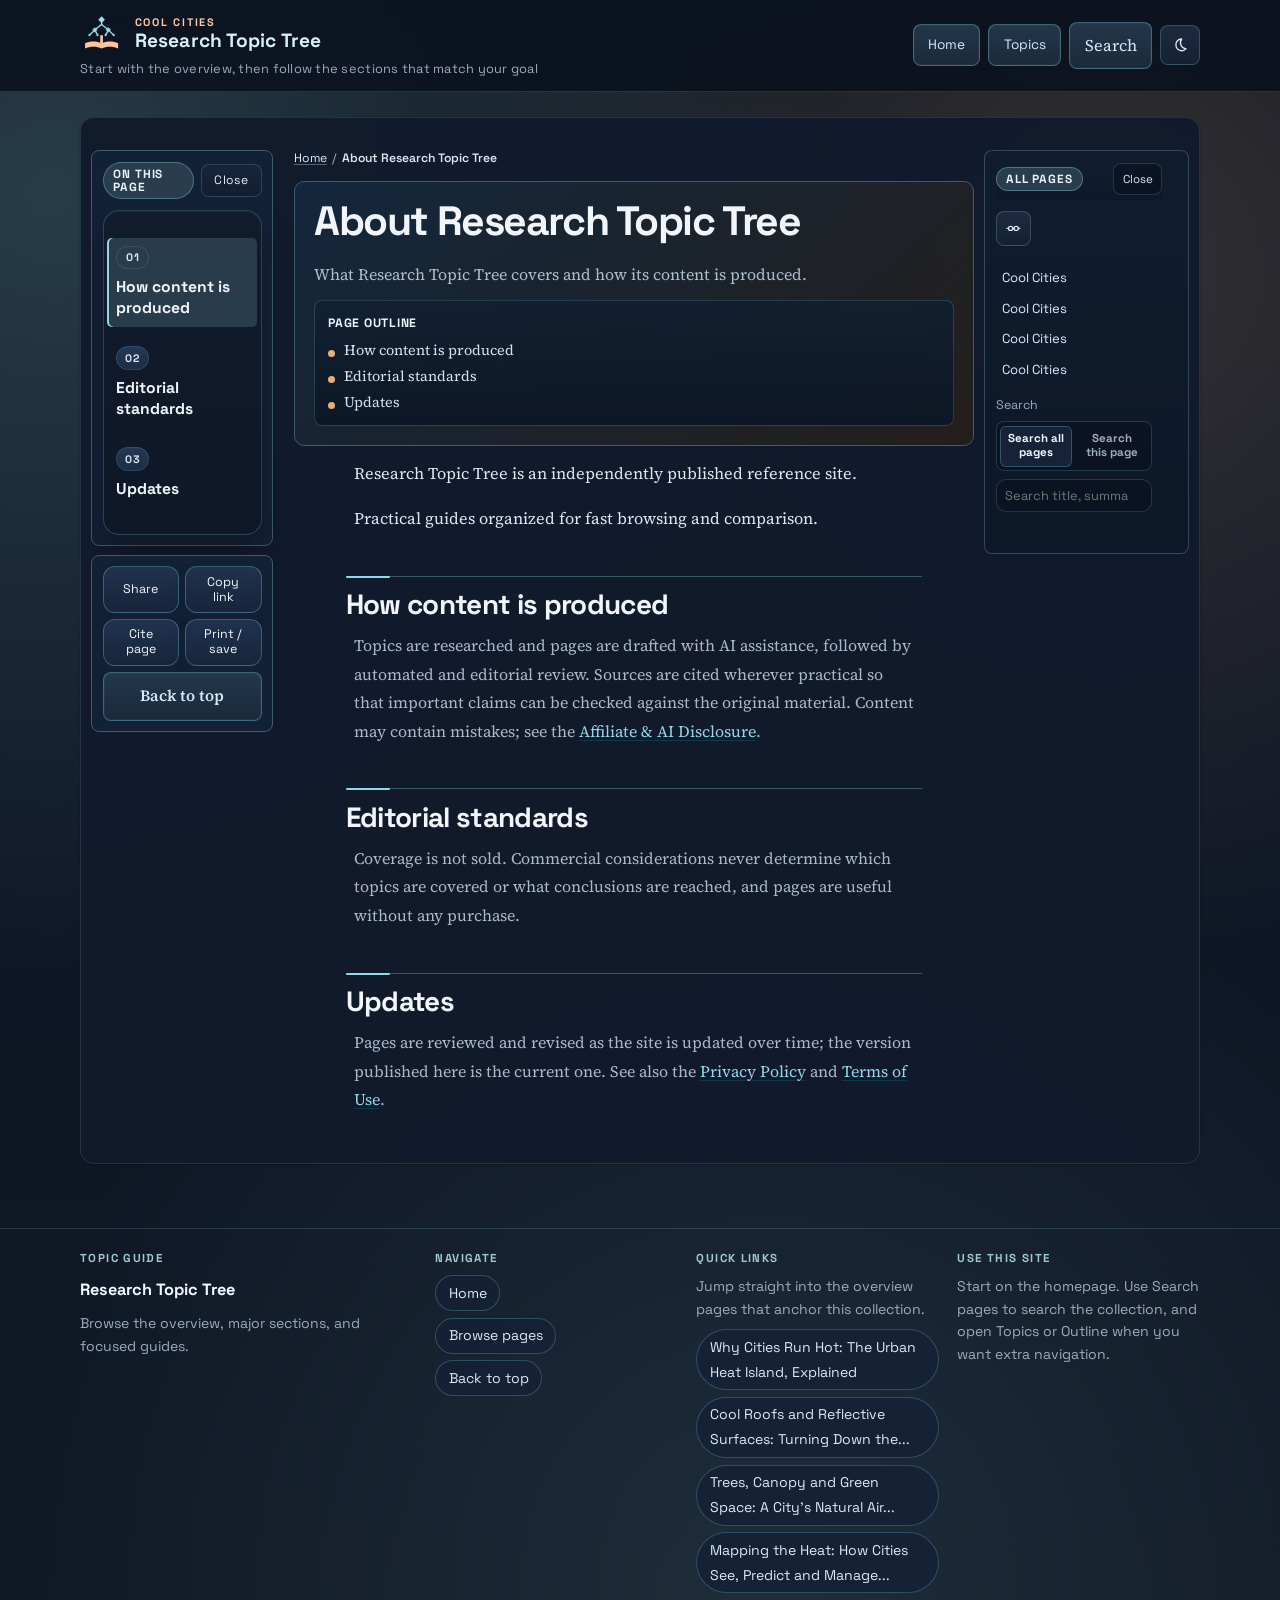
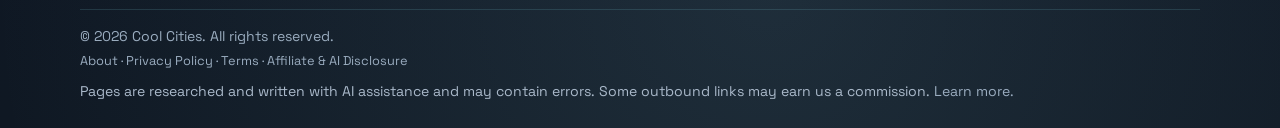
==== about/index.html @ 8f178a03 "Cool Cities — urban heat mitigation test site (Phoenix C2, workflow _WORKFLOW_2026-10-27_233000)" ====
<!DOCTYPE html>
<html lang="en" dir="ltr" data-theme="light" data-visual-profile="editorial" data-layout-archetype="magazine" data-visual-motif="horizon" data-visual-palette="forge-slate" data-ui-priority="home-first" data-home-layout-mode="vertical" data-auto-home-layout-mode="catalog" data-hierarchy-viz-mode="tree-diagram" data-appearance-enabled="true" data-appearance-default-open="false" data-appearance-toast-ms="5000" data-appearance-text-default="standard" data-appearance-width-default="standard" data-appearance-color-default="dark" data-mobile-layout="article-first" data-mobile-sidebar="collapsible" data-mobile-sidebar-default="closed" data-endnotes-mode="collapsed" data-endnotes-collapse-threshold="4" data-endnotes-initial-visible="3" data-endnotes-show-accessed="false">
  <head>
  <meta charset="utf-8">
  <meta name="viewport" content="width=device-width, initial-scale=1">
  <meta name="color-scheme" content="light dark">
  <meta name="referrer" content="strict-origin-when-cross-origin">
  

  
  <!-- Begin Jekyll SEO tag v2.8.0 -->
<title>About Research Topic Tree | Research Topic Tree</title>
<meta name="generator" content="Jekyll v4.4.1" />
<meta property="og:title" content="About Research Topic Tree" />
<meta property="og:locale" content="en" />
<meta name="description" content="What Research Topic Tree covers and how its content is produced." />
<meta property="og:description" content="What Research Topic Tree covers and how its content is produced." />
<link rel="canonical" href="/about/" />
<meta property="og:url" content="/about/" />
<meta property="og:site_name" content="Research Topic Tree" />
<meta property="og:type" content="website" />
<meta name="twitter:card" content="summary" />
<meta property="twitter:title" content="About Research Topic Tree" />
<meta name="google-site-verification" content="" />
<script type="application/ld+json">
{"@context":"https://schema.org","@type":"WebSite","dateModified":"2026-10-28T00:27:55+00:00","description":"What Research Topic Tree covers and how its content is produced.","headline":"About Research Topic Tree","name":"Research Topic Tree","url":"/about/"}</script>
<!-- End Jekyll SEO tag -->

  
  
  
  <script>
    (function () {
      var root = document.documentElement;
      if (!root) {
        return;
      }

      var mode = String(root.getAttribute("data-appearance-color-default") || "automatic").trim().toLowerCase();
      if (mode !== "automatic" && mode !== "light" && mode !== "dark") {
        mode = "automatic";
      }

      try {
        var storedMode = window.localStorage.getItem("phoenix-color-mode");
        if (!storedMode) {
          var legacyTheme = window.localStorage.getItem("phoenix-theme");
          if (legacyTheme === "light" || legacyTheme === "dark") {
            storedMode = legacyTheme;
          }
        }
        if (storedMode) {
          var normalizedStoredMode = String(storedMode).trim().toLowerCase();
          if (normalizedStoredMode === "automatic" || normalizedStoredMode === "light" || normalizedStoredMode === "dark") {
            mode = normalizedStoredMode;
          }
        }
      } catch (err) {
        // Ignore storage read failures.
      }

      var prefersDark = false;
      try {
        prefersDark = Boolean(window.matchMedia && window.matchMedia("(prefers-color-scheme: dark)").matches);
      } catch (err) {
        // Ignore matchMedia failures.
      }

      var resolvedTheme = mode === "automatic" ? (prefersDark ? "dark" : "light") : mode;
      root.setAttribute("data-color-mode", mode);
      root.setAttribute("data-theme", resolvedTheme === "dark" ? "dark" : "light");
    })();
  </script>

  <link rel="icon" type="image/svg+xml" href="/favicon.svg">
  <link rel="alternate icon" href="/favicon.svg">
  
  <link rel="alternate" type="application/atom+xml" title="Research Topic Tree" href="/feed.xml">
  
  <link rel="preconnect" href="https://fonts.googleapis.com">
  <link rel="preconnect" href="https://fonts.gstatic.com" crossorigin>
  <link href="https://fonts.googleapis.com/css2?family=Space+Grotesk:wght@400;500;700&family=Source+Serif+4:opsz,wght@8..60,400;8..60,600&display=swap" rel="stylesheet">
  <script src="/assets/js/theme-toggle.js?v=build-1793147275"></script>
  <script src="/assets/js/page-enhancements.js?v=build-1793147275" defer></script>
  
  
  
  <script src="/assets/js/page-article.js?v=build-1793147275" defer></script>
  
  
  <link rel="stylesheet" href="/assets/css/main.css?v=build-1793147275">
  

  <script src="/assets/js/consent-embed.js" defer></script>
  <script>
    window.dataLayer = window.dataLayer || [];
    function gtag() {dataLayer.push(arguments);}
    gtag("consent", "default", {
      "ad_storage": "denied",
      "ad_user_data": "denied",
      "ad_personalization": "denied",
      "analytics_storage": "denied",
      "wait_for_update": 500,
      "region": ["AT", "BE", "BG", "HR", "CY", "CZ", "DK", "EE", "FI", "FR", "DE", "GR", "HU", "IE", "IT", "LV", "LT", "LU", "MT", "NL", "PL", "PT", "RO", "SK", "SI", "ES", "SE", "IS", "LI", "NO", "GB", "CH"]
    
    });
  </script>
  <script async src="https://www.googletagmanager.com/gtag/js?id=G-67VRCP5C49"></script>
  <script>
    window.dataLayer = window.dataLayer || [];
    function gtag() {dataLayer.push(arguments);}
    gtag("js", new Date());
    gtag("config", "G-67VRCP5C49");
  </script>
  <script>
    (function () {
      document.addEventListener("click", function (event) {
        var target = event.target;
        var link = target && target.closest ? target.closest("a[href]") : null;
        if (!link) return;
        var href = link.getAttribute("href") || "";
        if (!/^https?:/i.test(href)) return;
        if (window.location && link.hostname === window.location.hostname) return;
        gtag("event", "outbound_click", {
          link_url: href,
          link_domain: link.hostname,
          link_classes: link.className || ""
        });
      });
    })();
  </script>

</head>

  
  
  
  
  
  
  <body id="top" class="profile-editorial layout-magazine motif-horizon page-article" data-site-baseurl="" data-ui-bundle-version="build-1793147275" data-ui-contents="Contents" data-ui-website-contents="All pages" data-ui-search="Search" data-ui-search-panel-title="Search" data-ui-open-search="Open search" data-ui-close-search="Close search" data-ui-search-all-pages="Search all pages" data-ui-search-this-page="Search this page" data-ui-search-site-placeholder="Search title, summary, or page text..." data-ui-search-empty-hint="Type to search every page on this site." data-ui-search-this-page-empty-hint="Type to search this page." data-ui-no-search-results="No pages match this search." data-ui-no-search-this-page-results="No sections on this page match this search." data-ui-search-results-count-template="{count} results" data-ui-search-kind-page-title="Page title" data-ui-search-kind-page-summary="Summary of page" data-ui-search-kind-page-location="Page location" data-ui-search-kind-section-title="Section title" data-ui-search-kind-relevant-snippet="Relevant snippet" data-ui-open-contents="Open contents" data-ui-close-contents="Close contents" data-ui-overview="Overview" data-ui-cluster-focus-path="Cluster focus path" data-ui-active-branch="Active branch" data-ui-preview-branch="Preview branch" data-ui-hover-preview="Hover preview" data-ui-selected-branch="Selected branch" data-ui-pinned-branch="Pinned branch" data-ui-previewing-focus-selected-template="Previewing {focus} while {selected} stays selected." data-ui-vertical-selected-branch-hint="Tap another branch to switch the selection, or open a page from this branch." data-ui-horizontal-pinned-branch-hint="Click another branch to pin it, or hover to preview without leaving this branch." data-ui-vertical-branch-card-hint="Tap a branch card to open its subtopics here." data-ui-horizontal-branch-card-hint="Hover to preview a branch, then click to pin it in place." data-ui-pin-branch="Pin Branch" data-ui-back-to-pinned="Back to Pinned" data-ui-back-to-overview="Back to Overview" data-ui-share-opened="Share dialog opened" data-ui-share-unavailable="Sharing unavailable; link copied" data-ui-social-image-downloaded="Image download started" data-ui-link-copied="Link copied" data-ui-citation-copied="Citation copied" data-ui-copy-failed="Copy failed" data-ui-topic-tree-navigation="Topic tree navigation" data-ui-open-report="Read more" data-ui-expand-section="Expand section" data-ui-collapse-section="Collapse section">
    <a class="skip-link" href="#main-content">Skip to content</a>
    <header class="site-header">
  
  
  
  
  
  
  
  <div class="container header-inner">
    <div class="brand-block">
      <a class="site-title" href="/">
        <span class="brand-lockup">
          <span class="brand-mark" aria-hidden="true">
            <svg viewBox="0 0 128 128" fill="none" xmlns="http://www.w3.org/2000/svg">
              <g stroke="currentColor" stroke-width="4" stroke-linecap="square" stroke-linejoin="miter">
                <path d="M64 20V34"/>
                <path d="M64 34L44 50"/>
                <path d="M64 34L84 50"/>
                <path d="M44 50L28 66"/>
                <path d="M44 50L52 66"/>
                <path d="M84 50L76 66"/>
                <path d="M84 50L100 66"/>
              </g>
              <rect x="60" y="66" width="8" height="24" fill="var(--accent)"/>
              <path d="M64 90C50.8 82.8 27.9 82.8 15 90V105C29.4 98.6 50.3 98.6 64 105C77.7 98.6 98.6 98.6 113 105V90C100.1 82.8 77.2 82.8 64 90Z" fill="var(--accent)"/>
              <rect x="62" y="93" width="4" height="8" fill="currentColor" opacity="0.2"/>
              <path d="M64 10L74 20L64 30L54 20L64 10Z" fill="currentColor"/>
              <path d="M44 42L52 50L44 58L36 50L44 42Z" fill="currentColor" opacity="0.88"/>
              <path d="M84 42L92 50L84 58L76 50L84 42Z" fill="currentColor" opacity="0.88"/>
              <path d="M28 60L33 65L28 70L23 65L28 60Z" fill="currentColor" opacity="0.54"/>
              <path d="M52 60L57 65L52 70L47 65L52 60Z" fill="currentColor" opacity="0.54"/>
              <path d="M76 60L81 65L76 70L71 65L76 60Z" fill="currentColor" opacity="0.54"/>
              <path d="M100 60L105 65L100 70L95 65L100 60Z" fill="currentColor" opacity="0.54"/>
            </svg>
          </span>
          <span class="brand-copy">
            <span class="brand-name">Cool Cities</span>
            <span class="site-title-full">Research Topic Tree</span>
            <span class="site-title-short">Research Topic Tree</span>
          </span>
        </span>
      </a>
      <p class="site-tagline">Start with the overview, then follow the sections that match your goal</p>
    </div>
    <nav class="site-nav" aria-label="Primary">
      
      <a class="nav-pill article-header-home" href="/">Home</a>
      
      
      
      
      <a class="nav-pill article-header-topics" href="/#browse-reports">Topics</a>
      
      
      
      
      
      <button class="nav-pill nav-pill-button article-header-pill article-header-contents" type="button" data-mobile-sidebar-open aria-expanded="false" aria-controls="page-sidebar">Contents</button>
      
      
      <button class="nav-pill nav-pill-button site-search-nav-button" type="button" data-site-search-open aria-haspopup="dialog" aria-expanded="false">Search</button>
      
      <button class="nav-pill nav-pill-button article-header-pill article-header-outline" type="button" data-mobile-page-tools-toggle>Outline</button>
      
      <button class="theme-toggle" type="button" data-theme-toggle aria-label="Switch theme" title="Switch theme">
        <svg class="icon icon-sun" viewBox="0 0 24 24" aria-hidden="true" focusable="false">
          <circle cx="12" cy="12" r="4"></circle>
          <line x1="12" y1="2.5" x2="12" y2="5.5"></line>
          <line x1="12" y1="18.5" x2="12" y2="21.5"></line>
          <line x1="2.5" y1="12" x2="5.5" y2="12"></line>
          <line x1="18.5" y1="12" x2="21.5" y2="12"></line>
          <line x1="5.3" y1="5.3" x2="7.4" y2="7.4"></line>
          <line x1="16.6" y1="16.6" x2="18.7" y2="18.7"></line>
          <line x1="5.3" y1="18.7" x2="7.4" y2="16.6"></line>
          <line x1="16.6" y1="7.4" x2="18.7" y2="5.3"></line>
        </svg>
        <svg class="icon icon-moon" viewBox="0 0 24 24" aria-hidden="true" focusable="false">
          <path d="M14.5 3a8.8 8.8 0 1 0 6.5 14.7 9.2 9.2 0 0 1-6.5-14.7z"></path>
        </svg>
      </button>
      <div class="sidebar-dock sidebar-dock-left" data-sidebar-dock="left" hidden>
        <button class="sidebar-dock-toggle" type="button" data-sidebar-dock-toggle="left" aria-expanded="false" aria-label="Restore page outline" title="Restore page outline">
          <svg viewBox="0 0 24 24" aria-hidden="true" focusable="false">
            <line x1="4" y1="6" x2="20" y2="6"></line>
            <circle cx="9" cy="6" r="1.8"></circle>
            <line x1="4" y1="12" x2="20" y2="12"></line>
            <circle cx="15" cy="12" r="1.8"></circle>
            <line x1="4" y1="18" x2="20" y2="18"></line>
            <circle cx="11" cy="18" r="1.8"></circle>
          </svg>
        </button>
        <div class="sidebar-dock-menu" data-sidebar-dock-menu="left" hidden>
          <p class="sidebar-dock-title">Page outline</p>
          <button class="sidebar-dock-action" type="button" data-sidebar-restore="left">Restore page outline</button>
        </div>
        <div class="sidebar-dock-toast" data-sidebar-dock-toast="left" hidden>The page outline has moved here.</div>
      </div>
      <div class="sidebar-dock sidebar-dock-right" data-sidebar-dock="right" hidden>
        <button class="sidebar-dock-toggle" type="button" data-sidebar-dock-toggle="right" aria-expanded="false" aria-label="Restore contents" title="Restore contents">
          <svg viewBox="0 0 24 24" aria-hidden="true" focusable="false">
            <line x1="6.5" y1="6.2" x2="19.5" y2="6.2"></line>
            <line x1="6.5" y1="12" x2="19.5" y2="12"></line>
            <line x1="6.5" y1="17.8" x2="19.5" y2="17.8"></line>
            <circle cx="3.4" cy="6.2" r="1"></circle>
            <circle cx="3.4" cy="12" r="1"></circle>
            <circle cx="3.4" cy="17.8" r="1"></circle>
          </svg>
        </button>
        <div class="sidebar-dock-menu" data-sidebar-dock-menu="right" hidden>
          <p class="sidebar-dock-title">All pages</p>
          <button class="sidebar-dock-action" type="button" data-sidebar-restore="right">Restore contents</button>
        </div>
        <div class="sidebar-dock-toast" data-sidebar-dock-toast="right" hidden>The contents panel has moved here.</div>
      </div>
    </nav>
  </div>
</header>

    <main class="page-content" id="main-content" aria-label="Content" tabindex="-1">
      <div class="container">
        <div class="layout-grid layout-grid-article">
          
          <aside class="sidebar" id="page-sidebar" data-mobile-sidebar-panel>
            <div class="mobile-sidebar-header">
              <p class="mobile-sidebar-title">All pages</p>
              <button class="sidebar-tree-btn" type="button" data-mobile-sidebar-close aria-label="Close contents">Close</button>
            </div>
            <div class="sidebar-section-header">
              <p class="sidebar-section-title">All pages</p>
              <button class="sidebar-tree-btn sidebar-hide-btn" type="button" data-sidebar-hide="right" aria-label="Close contents">Close</button>
            </div>
            <div class="sidebar-scroll-region">
            
            <div class="appearance-control" data-appearance-control>
              <button class="appearance-toggle" type="button" data-appearance-button aria-expanded="false" aria-controls="appearance-panel" aria-label="Show appearance settings" title="Show appearance settings">
                <svg viewBox="0 0 24 24" aria-hidden="true" focusable="false">
                  <circle cx="8" cy="12" r="3"></circle>
                  <circle cx="16" cy="12" r="3"></circle>
                  <path d="M11 12h2"></path>
                  <path d="M2.5 11.8H5"></path>
                  <path d="M19 11.8h2.5"></path>
                </svg>
              </button>
              <div class="appearance-toast" data-appearance-toast hidden>The appearance menu has moved here.</div>
              <section class="appearance-panel" id="appearance-panel" data-appearance-panel hidden>
                <div class="appearance-panel-head">
                  <p class="appearance-panel-title">Appearance</p>
                  <button class="appearance-hide" type="button" data-appearance-hide>Close</button>
                </div>
                <fieldset class="appearance-group">
                  <legend>Text</legend>
                  <div class="appearance-group-options">
                    <label class="appearance-option"><input type="radio" name="appearance-text" value="small" data-appearance-text><span class="appearance-option-label">Small</span></label>
                    <label class="appearance-option"><input type="radio" name="appearance-text" value="standard" data-appearance-text><span class="appearance-option-label">Standard</span></label>
                    <label class="appearance-option"><input type="radio" name="appearance-text" value="large" data-appearance-text><span class="appearance-option-label">Large</span></label>
                  </div>
                </fieldset>
                <fieldset class="appearance-group">
                  <legend>Width</legend>
                  <div class="appearance-group-options">
                    <label class="appearance-option"><input type="radio" name="appearance-width" value="standard" data-appearance-width><span class="appearance-option-label">Standard</span></label>
                    <label class="appearance-option"><input type="radio" name="appearance-width" value="wide" data-appearance-width><span class="appearance-option-label">Wide</span></label>
                  </div>
                </fieldset>
                <fieldset class="appearance-group">
                  <legend>Theme</legend>
                  <div class="appearance-group-options">
                    <label class="appearance-option"><input type="radio" name="appearance-color" value="automatic" data-appearance-color><span class="appearance-option-label">Automatic</span></label>
                    <label class="appearance-option"><input type="radio" name="appearance-color" value="light" data-appearance-color><span class="appearance-option-label">Light</span></label>
                    <label class="appearance-option"><input type="radio" name="appearance-color" value="dark" data-appearance-color><span class="appearance-option-label">Dark</span></label>
                  </div>
                </fieldset>
              </section>
            </div>
            
          







<div class="sidebar-tree-actions sidebar-tree-actions-top" data-sidebar-tree-actions-top hidden>
  <button class="sidebar-tree-btn" type="button" data-sidebar-expand-all>Expand all</button>
  <button class="sidebar-tree-btn" type="button" data-sidebar-collapse-all>Collapse all</button>
</div>


<nav class="sidebar-nav" aria-label="Topic tree navigation" data-sidebar-nav>

  <ul class="sidebar-list" data-sidebar-level="1">
    
    
    
    
    
    
    
    
    
    <li class="sidebar-item" data-sidebar-level="1">
      
      <a class="sidebar-link" href="/why-cities-run-hot/" title="Why Cities Run Hot: The Urban Heat Island, Explained" aria-label="Read more: Why Cities Run Hot: The Urban Heat Island, Explained" data-sidebar-search="cool cities why cities run hot: the urban heat island, explained">Cool Cities</a>
      
    </li>
    
    
    
    
    
    
    
    
    <li class="sidebar-item" data-sidebar-level="1">
      
      <a class="sidebar-link" href="/cool-roofs-and-reflective-surfaces/" title="Cool Roofs and Reflective Surfaces: Turning Down the Urban Thermostat" aria-label="Read more: Cool Roofs and Reflective Surfaces: Turning Down the Urban Thermostat" data-sidebar-search="cool cities cool roofs and reflective surfaces: turning down the urban thermostat">Cool Cities</a>
      
    </li>
    
    
    
    
    
    
    
    
    <li class="sidebar-item" data-sidebar-level="1">
      
      <a class="sidebar-link" href="/trees-and-canopy/" title="Trees, Canopy and Green Space: A City&#39;s Natural Air Conditioning" aria-label="Read more: Trees, Canopy and Green Space: A City&#39;s Natural Air Conditioning" data-sidebar-search="cool cities trees, canopy and green space: a city's natural air conditioning">Cool Cities</a>
      
    </li>
    
    
    
    
    
    
    
    
    <li class="sidebar-item" data-sidebar-level="1">
      
      <a class="sidebar-link" href="/mapping-the-heat/" title="Mapping the Heat: How Cities See, Predict and Manage Dangerous Temperatures" aria-label="Read more: Mapping the Heat: How Cities See, Predict and Manage Dangerous Temperatures" data-sidebar-search="cool cities mapping the heat: how cities see, predict and manage dangerous temperatures">Cool Cities</a>
      
    </li>
    
  </ul>

</nav>


<div class="sidebar-tools" role="search" aria-label="Search">
  <label class="sidebar-tools-label" for="sidebar-filter">Search</label>
  <div class="sidebar-search-tabs" role="tablist" aria-label="Search" data-sidebar-search-tabs>
    <button class="sidebar-search-tab is-active" type="button" role="tab" aria-selected="true" data-sidebar-search-tab="all">Search all pages</button>
    <button class="sidebar-search-tab" type="button" role="tab" aria-selected="false" tabindex="-1" data-sidebar-search-tab="page">Search this page</button>
  </div>
  <div class="sidebar-filter-row">
    <input id="sidebar-filter" class="sidebar-filter" type="search" placeholder="Search title, summary, or page text..." data-sidebar-filter aria-controls="sidebar-filter-results">
    <button class="sidebar-filter-clear sidebar-tree-btn" type="button" data-sidebar-filter-clear hidden>Clear</button>
  </div>
  <div id="sidebar-filter-results" class="sidebar-filter-results" data-sidebar-filter-results hidden></div>
  <p class="sidebar-filter-status" data-sidebar-filter-status aria-live="polite"></p>
</div>
<div class="sidebar-tree-actions">
  <button class="sidebar-tree-btn" type="button" data-sidebar-expand-all>Expand all</button>
  <button class="sidebar-tree-btn" type="button" data-sidebar-collapse-all>Collapse all</button>
</div>



            </div>
          </aside>
          
          <section class="main-content article-content">
            
            
            
            
            
            
            
            
            
            
            <nav class="mobile-quick-nav" aria-label="Quick navigation">
              <button class="nav-pill nav-pill-button mobile-sidebar-trigger" type="button" data-mobile-sidebar-open aria-expanded="false" aria-controls="page-sidebar">Contents</button>
              
              
              
              <button class="nav-pill nav-pill-button" type="button" data-quick-search data-site-search-open aria-haspopup="dialog" aria-expanded="false">Search</button>
              <button class="nav-pill nav-pill-button" type="button" data-mobile-page-tools-toggle>Outline</button>
            </nav>
            <nav class="article-breadcrumbs" aria-label="Breadcrumb">
              <a href="/">Home</a>
              
              <span class="crumb-sep" aria-hidden="true">/</span>
              <span class="breadcrumb-current" title="About Research Topic Tree">About Research Topic Tree</span>
            </nav>
            <script type="application/ld+json">
              {
                "@context": "https://schema.org",
                "@type": "BreadcrumbList",
                "itemListElement": [
                  {"@type": "ListItem", "position": 1, "name": "Home", "item": "/"}
                  
                  
                  ,{"@type": "ListItem", "position": 2, "name": "About Research Topic Tree", "item": "/about/"}
                ]
              }
            </script>
            
            
            
            
            
            
            
            
            
            <header class="article-hero">
              <div class="article-hero-grid">
                <div class="article-hero-copy">
                  
                  <h1>About Research Topic Tree</h1>
                  
                  <p class="article-hero-summary">What Research Topic Tree covers and how its content is produced.</p>
                  
                  
                  
                  
                  
                </div>
              </div>
            </header>
            <details class="mobile-page-tools" id="mobile-page-tools" data-mobile-page-tools hidden>
              <summary class="mobile-page-tools-summary">
                <span class="mobile-page-tools-title">Page outline</span>
                <span class="mobile-page-tools-hint">Jump by section</span>
              </summary>
              <div class="mobile-page-tools-body">
                <div class="page-tools-inline-header">
                  <p class="page-tools-label">On this page</p>
                  <button class="sidebar-tree-btn page-tools-close" type="button" data-mobile-page-tools-close aria-label="Close page outline panel">Close</button>
                </div>
                <div class="page-tools-shell">
                  <div class="page-toc-actions page-toc-actions-top mobile-page-toc-actions" data-page-toc-actions-top hidden>
                    <button class="sidebar-tree-btn" type="button" data-page-toc-expand-all>Expand all</button>
                    <button class="sidebar-tree-btn" type="button" data-page-toc-collapse-all>Collapse all</button>
                  </div>
                  <nav class="page-toc mobile-page-toc" data-mobile-page-toc aria-label="On this page"></nav>
                  <div class="page-toc-actions mobile-page-toc-actions">
                    <button class="sidebar-tree-btn" type="button" data-page-toc-expand-all>Expand all</button>
                    <button class="sidebar-tree-btn" type="button" data-page-toc-collapse-all>Collapse all</button>
                  </div>
                </div>
                <div class="mobile-page-tools-actions">
                  
                  <div class="page-research-actions" aria-label="Report actions">
                    
                    <button class="page-action-button" type="button" data-page-share data-page-action>Share</button>
                    
                    <button class="page-action-button" type="button" data-page-copy-link data-page-action>Copy link</button>
                    
                    <button class="page-action-button" type="button" data-page-copy-citation data-page-action>Cite page</button>
                    <button class="page-action-button" type="button" data-page-print data-page-action>Print / save</button>
                  </div>
                  <button class="nav-pill nav-pill-button" type="button" data-mobile-back-to-top>Back to top</button>
                </div>
              </div>
            </details>
            
            <article class="article-body"><p>Research Topic Tree is an independently published reference site.</p>

<p>Practical guides organized for fast browsing and comparison.</p>

<h2 id="how-content-is-produced">How content is produced</h2>

<p>Topics are researched and pages are drafted with AI assistance, followed by automated and editorial review. Sources are cited wherever practical so that important claims can be checked against the original material. Content may contain mistakes; see the <a href="../disclosure/">Affiliate &amp; AI Disclosure</a>.</p>

<h2 id="editorial-standards">Editorial standards</h2>

<p>Coverage is not sold. Commercial considerations never determine which topics are covered or what conclusions are reached, and pages are useful without any purchase.</p>

<h2 id="updates">Updates</h2>

<p>Pages are reviewed and revised as the site is updated over time; the version published here is the current one. See also the <a href="../privacy-policy/">Privacy Policy</a> and <a href="../terms/">Terms of Use</a>.</p>

              
              
            </article>
            


            


            
            
            
            
            
            
            
            
            
          </section>
          
          <aside class="page-tools" id="page-tools-panel" data-page-tools>
            <div class="page-tools-card">
              <div class="page-tools-header">
                <p class="page-tools-label">On this page</p>
                <button class="sidebar-tree-btn sidebar-hide-btn page-tools-close" type="button" data-sidebar-hide="left" aria-label="Close page outline panel">Close</button>
              </div>
              <div class="page-tools-shell">
                <div class="page-toc-actions page-toc-actions-top" data-page-toc-actions-top hidden>
                  <button class="sidebar-tree-btn" type="button" data-page-toc-expand-all>Expand all</button>
                  <button class="sidebar-tree-btn" type="button" data-page-toc-collapse-all>Collapse all</button>
                </div>
                <nav class="page-toc" data-page-toc aria-label="On this page"></nav>
                <div class="page-toc-actions">
                  <button class="sidebar-tree-btn" type="button" data-page-toc-expand-all>Expand all</button>
                  <button class="sidebar-tree-btn" type="button" data-page-toc-collapse-all>Collapse all</button>
                </div>
              </div>
            </div>
            <div class="page-tools-card page-tools-actions">
              
              <div class="page-research-actions" aria-label="Report actions">
                
                <button class="page-action-button" type="button" data-page-share data-page-action>Share</button>
                
                <button class="page-action-button" type="button" data-page-copy-link data-page-action>Copy link</button>
                
                <button class="page-action-button" type="button" data-page-copy-citation data-page-action>Cite page</button>
                <button class="page-action-button" type="button" data-page-print data-page-action>Print / save</button>
              </div>
              <button class="nav-pill nav-pill-button" type="button" data-back-to-top>Back to top</button>
            </div>
          </aside>
          
        </div>
      </div>
    </main>
    <footer class="site-footer">
  <div class="container footer-inner">
    <div class="footer-grid">
      <section class="footer-brand" aria-label="Site summary">
        <p class="footer-kicker">Topic guide</p>
        <p class="footer-title">Research Topic Tree</p>
        <p class="footer-note">Browse the overview, major sections, and focused guides.</p>
      </section>
      <nav class="footer-group" aria-label="Footer navigation">
        <p class="footer-heading">Navigate</p>
        <div class="footer-links">
          <a class="footer-link" href="/">Home</a>
          <a class="footer-link" href="/#browse-reports">Browse pages</a>
          <button class="footer-link footer-link-button" type="button" data-footer-back-to-top>Back to top</button>
        </div>
      </nav>
      <section class="footer-group" aria-label="Quick links">
        <p class="footer-heading">Quick links</p>
        <p class="footer-copy">Jump straight into the overview pages that anchor this collection.</p>
        <div class="footer-links">
      <a class="footer-link" href="/why-cities-run-hot/">Why Cities Run Hot: The Urban Heat Island, Explained</a>
      <a class="footer-link" href="/cool-roofs-and-reflective-surfaces/">Cool Roofs and Reflective Surfaces: Turning Down the...</a>
      <a class="footer-link" href="/trees-and-canopy/">Trees, Canopy and Green Space: A City&#x27;s Natural Air...</a>
      <a class="footer-link" href="/mapping-the-heat/">Mapping the Heat: How Cities See, Predict and Manage...</a>
        </div>
      </section>
      <section class="footer-group" aria-label="How to use this site">
        <p class="footer-heading">Use this site</p>
        <p class="footer-copy">Start on the homepage. Use Search pages to search the collection, and open Topics or Outline when you want extra navigation.</p>
      </section>
    </div>
    <div class="footer-meta">
      <div class="footer-meta-left">
        <p>&copy; 2026 Cool Cities. All rights reserved.</p>
        <p class="footer-meta-links">
          <a class="footer-meta-link" href="/about/">About</a> &middot;
          <a class="footer-meta-link" href="/privacy-policy/">Privacy Policy</a> &middot;
          <a class="footer-meta-link" href="/terms/">Terms</a> &middot;
          <a class="footer-meta-link" href="/disclosure/">Affiliate &amp; AI Disclosure</a>
        </p>
      </div>
      <p>Pages are researched and written with AI assistance and may contain errors. Some outbound links may earn us a commission. <a class="footer-meta-link" href="/disclosure/" aria-label="Learn more about our affiliate disclosure">Learn more.</a></p>
    </div>
  </div>
</footer>

  </body>
</html>
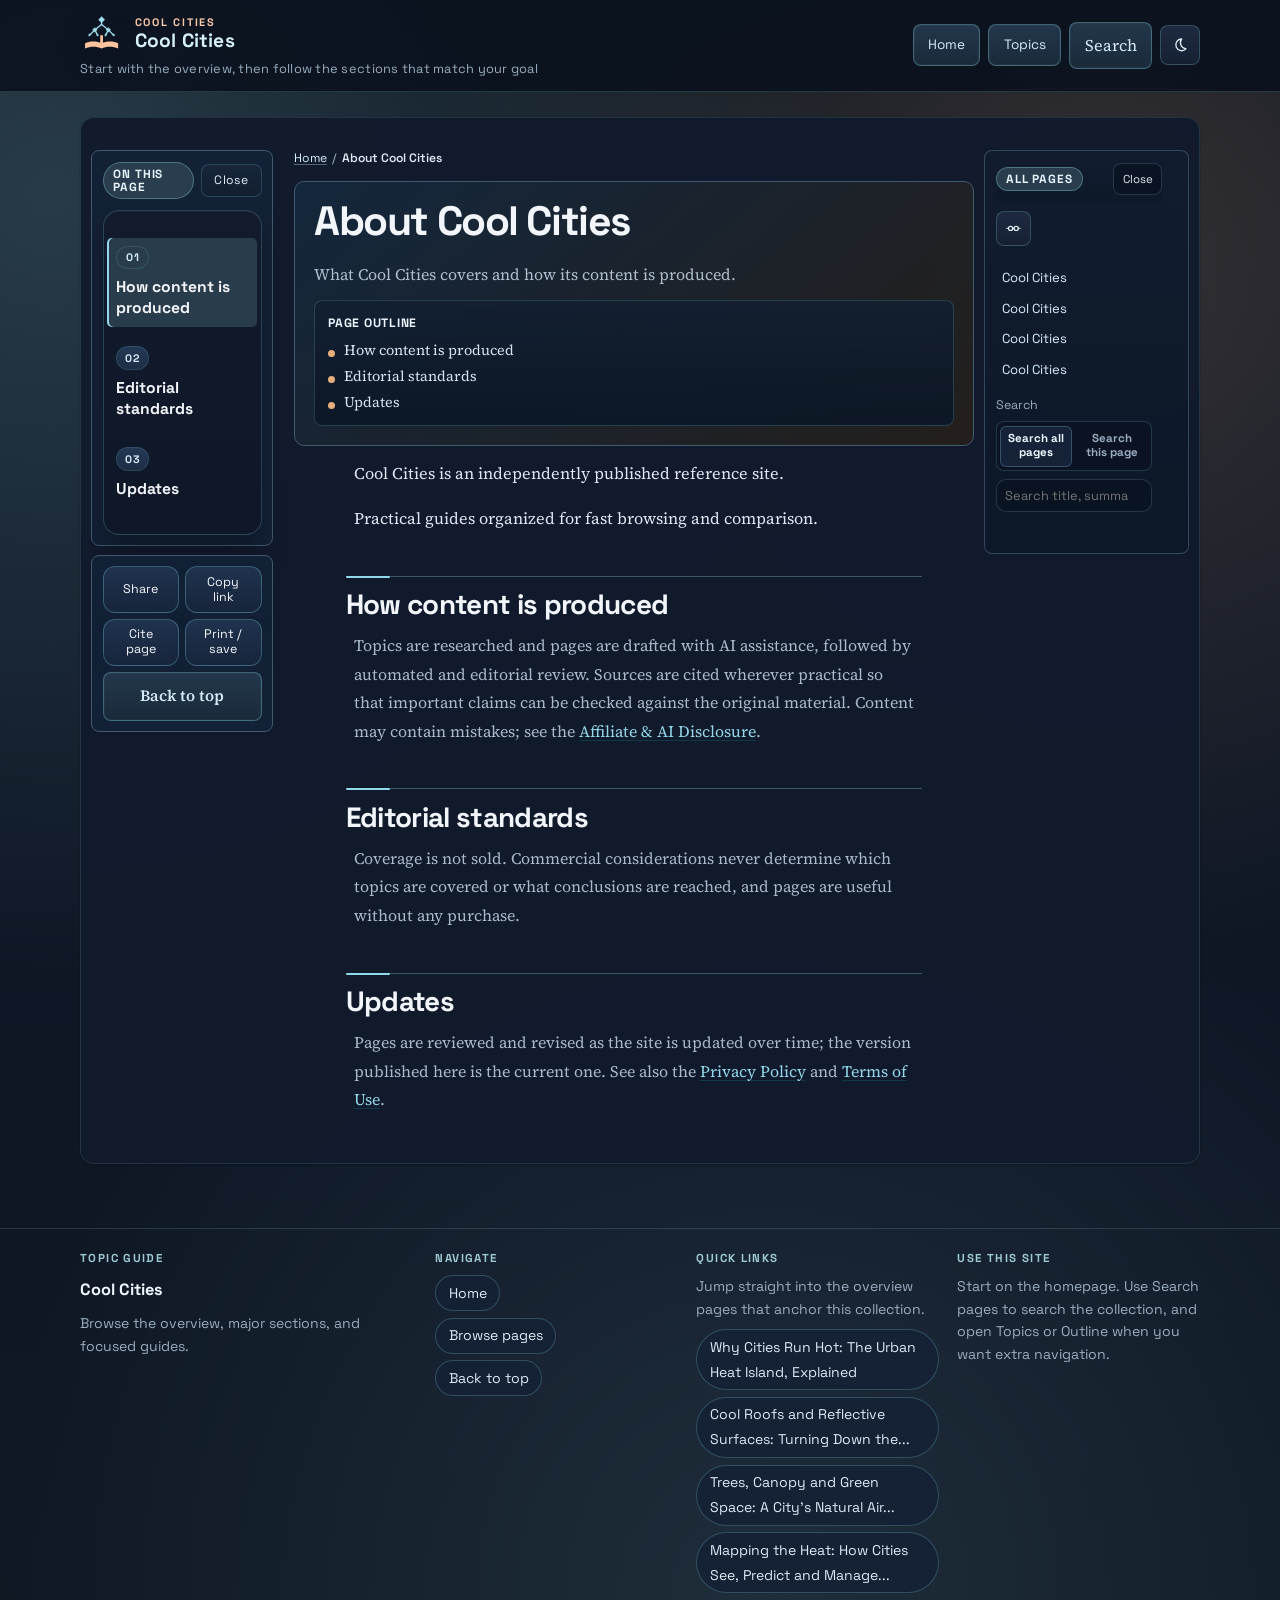
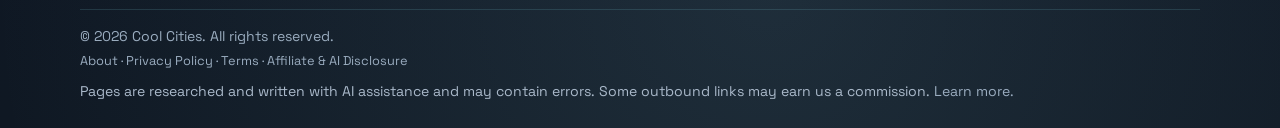
==== commit 076322b8: "Rebuild: brand honouring workflow-config brand_name (Cool Cities)" ====
--- a/about/index.html
+++ b/about/index.html
@@ -9,21 +9,21 @@
 
   
   <!-- Begin Jekyll SEO tag v2.8.0 -->
-<title>About Research Topic Tree | Research Topic Tree</title>
+<title>About Cool Cities | Cool Cities</title>
 <meta name="generator" content="Jekyll v4.4.1" />
-<meta property="og:title" content="About Research Topic Tree" />
+<meta property="og:title" content="About Cool Cities" />
 <meta property="og:locale" content="en" />
-<meta name="description" content="What Research Topic Tree covers and how its content is produced." />
-<meta property="og:description" content="What Research Topic Tree covers and how its content is produced." />
+<meta name="description" content="What Cool Cities covers and how its content is produced." />
+<meta property="og:description" content="What Cool Cities covers and how its content is produced." />
 <link rel="canonical" href="/about/" />
 <meta property="og:url" content="/about/" />
-<meta property="og:site_name" content="Research Topic Tree" />
+<meta property="og:site_name" content="Cool Cities" />
 <meta property="og:type" content="website" />
 <meta name="twitter:card" content="summary" />
-<meta property="twitter:title" content="About Research Topic Tree" />
+<meta property="twitter:title" content="About Cool Cities" />
 <meta name="google-site-verification" content="" />
 <script type="application/ld+json">
-{"@context":"https://schema.org","@type":"WebSite","dateModified":"2026-10-28T00:27:55+00:00","description":"What Research Topic Tree covers and how its content is produced.","headline":"About Research Topic Tree","name":"Research Topic Tree","url":"/about/"}</script>
+{"@context":"https://schema.org","@type":"WebSite","dateModified":"2026-10-28T01:07:33+00:00","description":"What Cool Cities covers and how its content is produced.","headline":"About Cool Cities","name":"Cool Cities","url":"/about/"}</script>
 <!-- End Jekyll SEO tag -->
 
   
@@ -75,20 +75,20 @@
   <link rel="icon" type="image/svg+xml" href="/favicon.svg">
   <link rel="alternate icon" href="/favicon.svg">
   
-  <link rel="alternate" type="application/atom+xml" title="Research Topic Tree" href="/feed.xml">
+  <link rel="alternate" type="application/atom+xml" title="Cool Cities" href="/feed.xml">
   
   <link rel="preconnect" href="https://fonts.googleapis.com">
   <link rel="preconnect" href="https://fonts.gstatic.com" crossorigin>
   <link href="https://fonts.googleapis.com/css2?family=Space+Grotesk:wght@400;500;700&family=Source+Serif+4:opsz,wght@8..60,400;8..60,600&display=swap" rel="stylesheet">
-  <script src="/assets/js/theme-toggle.js?v=build-1793147275"></script>
-  <script src="/assets/js/page-enhancements.js?v=build-1793147275" defer></script>
-  
-  
-  
-  <script src="/assets/js/page-article.js?v=build-1793147275" defer></script>
-  
-  
-  <link rel="stylesheet" href="/assets/css/main.css?v=build-1793147275">
+  <script src="/assets/js/theme-toggle.js?v=build-1793149653"></script>
+  <script src="/assets/js/page-enhancements.js?v=build-1793149653" defer></script>
+  
+  
+  
+  <script src="/assets/js/page-article.js?v=build-1793149653" defer></script>
+  
+  
+  <link rel="stylesheet" href="/assets/css/main.css?v=build-1793149653">
   
 
   <script src="/assets/js/consent-embed.js" defer></script>
@@ -138,7 +138,7 @@
   
   
   
-  <body id="top" class="profile-editorial layout-magazine motif-horizon page-article" data-site-baseurl="" data-ui-bundle-version="build-1793147275" data-ui-contents="Contents" data-ui-website-contents="All pages" data-ui-search="Search" data-ui-search-panel-title="Search" data-ui-open-search="Open search" data-ui-close-search="Close search" data-ui-search-all-pages="Search all pages" data-ui-search-this-page="Search this page" data-ui-search-site-placeholder="Search title, summary, or page text..." data-ui-search-empty-hint="Type to search every page on this site." data-ui-search-this-page-empty-hint="Type to search this page." data-ui-no-search-results="No pages match this search." data-ui-no-search-this-page-results="No sections on this page match this search." data-ui-search-results-count-template="{count} results" data-ui-search-kind-page-title="Page title" data-ui-search-kind-page-summary="Summary of page" data-ui-search-kind-page-location="Page location" data-ui-search-kind-section-title="Section title" data-ui-search-kind-relevant-snippet="Relevant snippet" data-ui-open-contents="Open contents" data-ui-close-contents="Close contents" data-ui-overview="Overview" data-ui-cluster-focus-path="Cluster focus path" data-ui-active-branch="Active branch" data-ui-preview-branch="Preview branch" data-ui-hover-preview="Hover preview" data-ui-selected-branch="Selected branch" data-ui-pinned-branch="Pinned branch" data-ui-previewing-focus-selected-template="Previewing {focus} while {selected} stays selected." data-ui-vertical-selected-branch-hint="Tap another branch to switch the selection, or open a page from this branch." data-ui-horizontal-pinned-branch-hint="Click another branch to pin it, or hover to preview without leaving this branch." data-ui-vertical-branch-card-hint="Tap a branch card to open its subtopics here." data-ui-horizontal-branch-card-hint="Hover to preview a branch, then click to pin it in place." data-ui-pin-branch="Pin Branch" data-ui-back-to-pinned="Back to Pinned" data-ui-back-to-overview="Back to Overview" data-ui-share-opened="Share dialog opened" data-ui-share-unavailable="Sharing unavailable; link copied" data-ui-social-image-downloaded="Image download started" data-ui-link-copied="Link copied" data-ui-citation-copied="Citation copied" data-ui-copy-failed="Copy failed" data-ui-topic-tree-navigation="Topic tree navigation" data-ui-open-report="Read more" data-ui-expand-section="Expand section" data-ui-collapse-section="Collapse section">
+  <body id="top" class="profile-editorial layout-magazine motif-horizon page-article" data-site-baseurl="" data-ui-bundle-version="build-1793149653" data-ui-contents="Contents" data-ui-website-contents="All pages" data-ui-search="Search" data-ui-search-panel-title="Search" data-ui-open-search="Open search" data-ui-close-search="Close search" data-ui-search-all-pages="Search all pages" data-ui-search-this-page="Search this page" data-ui-search-site-placeholder="Search title, summary, or page text..." data-ui-search-empty-hint="Type to search every page on this site." data-ui-search-this-page-empty-hint="Type to search this page." data-ui-no-search-results="No pages match this search." data-ui-no-search-this-page-results="No sections on this page match this search." data-ui-search-results-count-template="{count} results" data-ui-search-kind-page-title="Page title" data-ui-search-kind-page-summary="Summary of page" data-ui-search-kind-page-location="Page location" data-ui-search-kind-section-title="Section title" data-ui-search-kind-relevant-snippet="Relevant snippet" data-ui-open-contents="Open contents" data-ui-close-contents="Close contents" data-ui-overview="Overview" data-ui-cluster-focus-path="Cluster focus path" data-ui-active-branch="Active branch" data-ui-preview-branch="Preview branch" data-ui-hover-preview="Hover preview" data-ui-selected-branch="Selected branch" data-ui-pinned-branch="Pinned branch" data-ui-previewing-focus-selected-template="Previewing {focus} while {selected} stays selected." data-ui-vertical-selected-branch-hint="Tap another branch to switch the selection, or open a page from this branch." data-ui-horizontal-pinned-branch-hint="Click another branch to pin it, or hover to preview without leaving this branch." data-ui-vertical-branch-card-hint="Tap a branch card to open its subtopics here." data-ui-horizontal-branch-card-hint="Hover to preview a branch, then click to pin it in place." data-ui-pin-branch="Pin Branch" data-ui-back-to-pinned="Back to Pinned" data-ui-back-to-overview="Back to Overview" data-ui-share-opened="Share dialog opened" data-ui-share-unavailable="Sharing unavailable; link copied" data-ui-social-image-downloaded="Image download started" data-ui-link-copied="Link copied" data-ui-citation-copied="Citation copied" data-ui-copy-failed="Copy failed" data-ui-topic-tree-navigation="Topic tree navigation" data-ui-open-report="Read more" data-ui-expand-section="Expand section" data-ui-collapse-section="Collapse section">
     <a class="skip-link" href="#main-content">Skip to content</a>
     <header class="site-header">
   
@@ -177,8 +177,8 @@
           </span>
           <span class="brand-copy">
             <span class="brand-name">Cool Cities</span>
-            <span class="site-title-full">Research Topic Tree</span>
-            <span class="site-title-short">Research Topic Tree</span>
+            <span class="site-title-full">Cool Cities</span>
+            <span class="site-title-short">Cool Cities</span>
           </span>
         </span>
       </a>
@@ -437,7 +437,7 @@
               <a href="/">Home</a>
               
               <span class="crumb-sep" aria-hidden="true">/</span>
-              <span class="breadcrumb-current" title="About Research Topic Tree">About Research Topic Tree</span>
+              <span class="breadcrumb-current" title="About Cool Cities">About Cool Cities</span>
             </nav>
             <script type="application/ld+json">
               {
@@ -447,7 +447,7 @@
                   {"@type": "ListItem", "position": 1, "name": "Home", "item": "/"}
                   
                   
-                  ,{"@type": "ListItem", "position": 2, "name": "About Research Topic Tree", "item": "/about/"}
+                  ,{"@type": "ListItem", "position": 2, "name": "About Cool Cities", "item": "/about/"}
                 ]
               }
             </script>
@@ -464,9 +464,9 @@
               <div class="article-hero-grid">
                 <div class="article-hero-copy">
                   
-                  <h1>About Research Topic Tree</h1>
-                  
-                  <p class="article-hero-summary">What Research Topic Tree covers and how its content is produced.</p>
+                  <h1>About Cool Cities</h1>
+                  
+                  <p class="article-hero-summary">What Cool Cities covers and how its content is produced.</p>
                   
                   
                   
@@ -512,7 +512,7 @@
               </div>
             </details>
             
-            <article class="article-body"><p>Research Topic Tree is an independently published reference site.</p>
+            <article class="article-body"><p>Cool Cities is an independently published reference site.</p>
 
 <p>Practical guides organized for fast browsing and comparison.</p>
 
@@ -589,7 +589,7 @@
     <div class="footer-grid">
       <section class="footer-brand" aria-label="Site summary">
         <p class="footer-kicker">Topic guide</p>
-        <p class="footer-title">Research Topic Tree</p>
+        <p class="footer-title">Cool Cities</p>
         <p class="footer-note">Browse the overview, major sections, and focused guides.</p>
       </section>
       <nav class="footer-group" aria-label="Footer navigation">
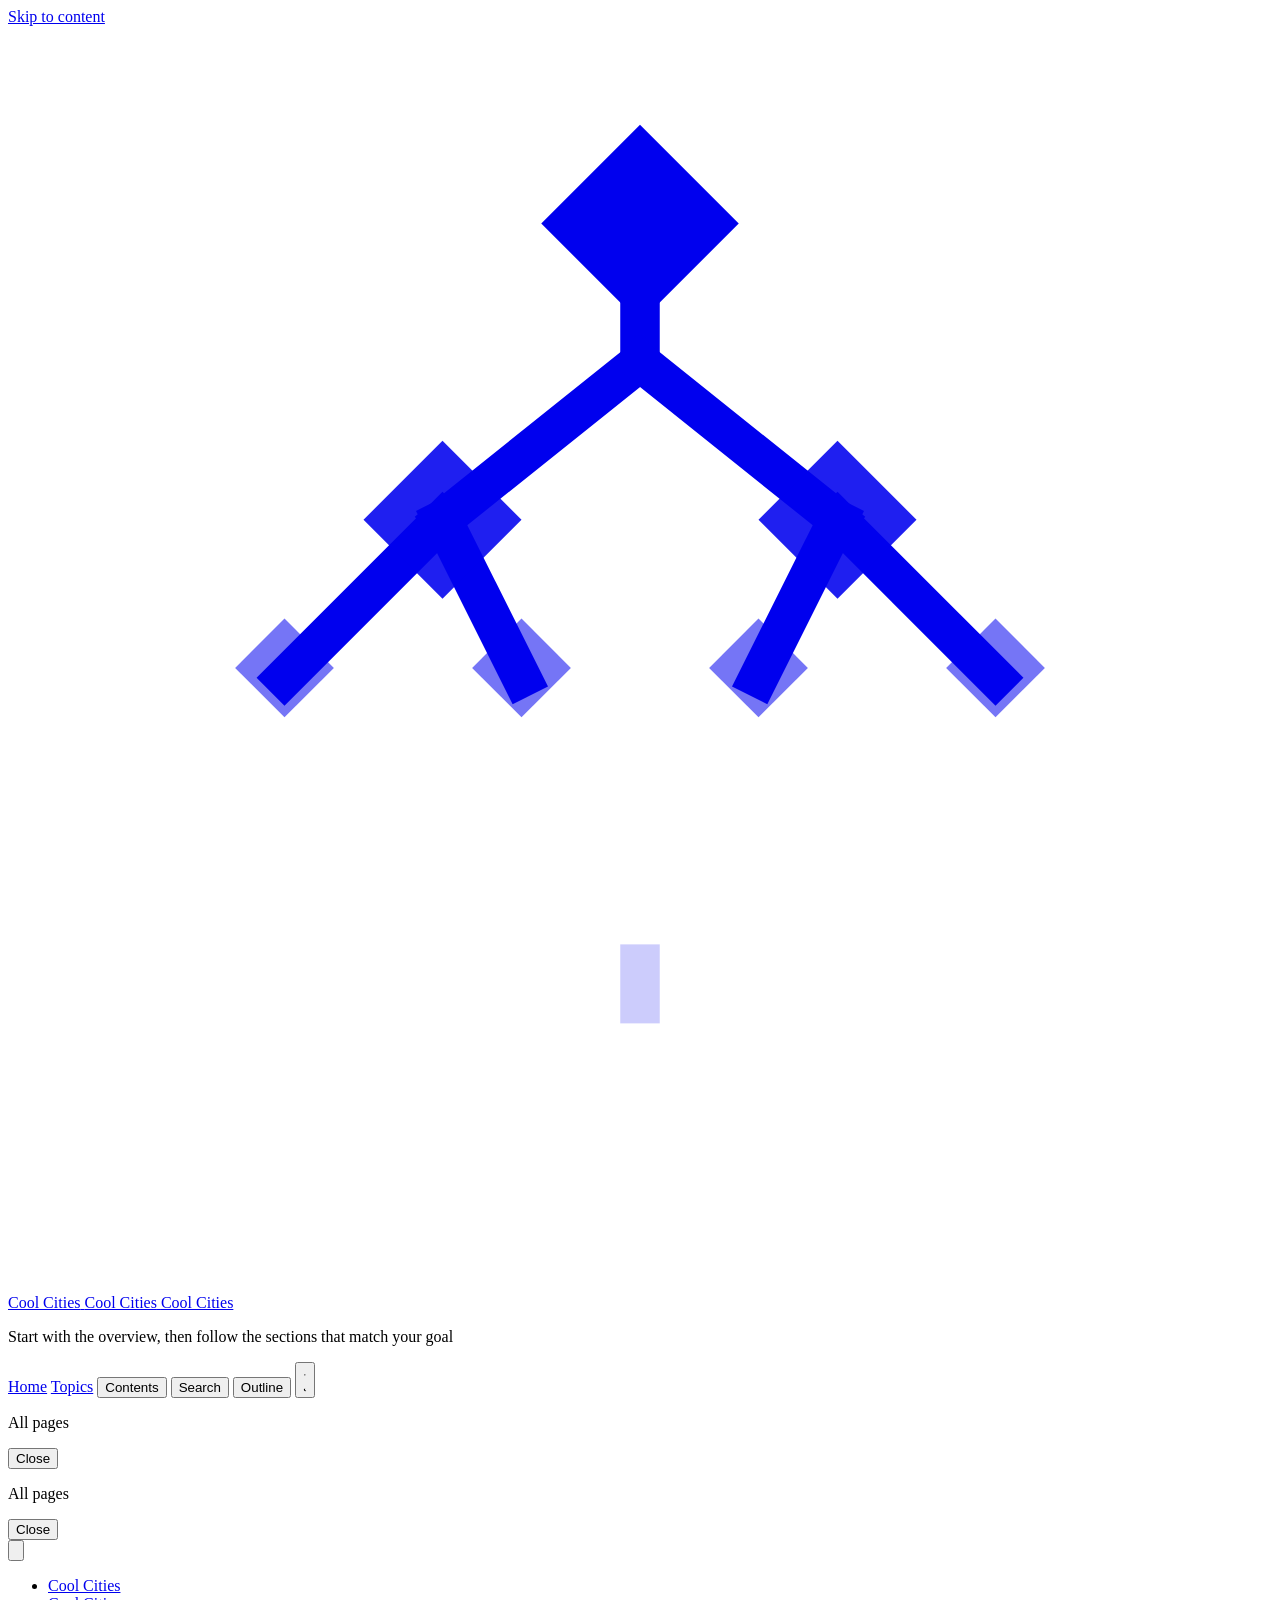
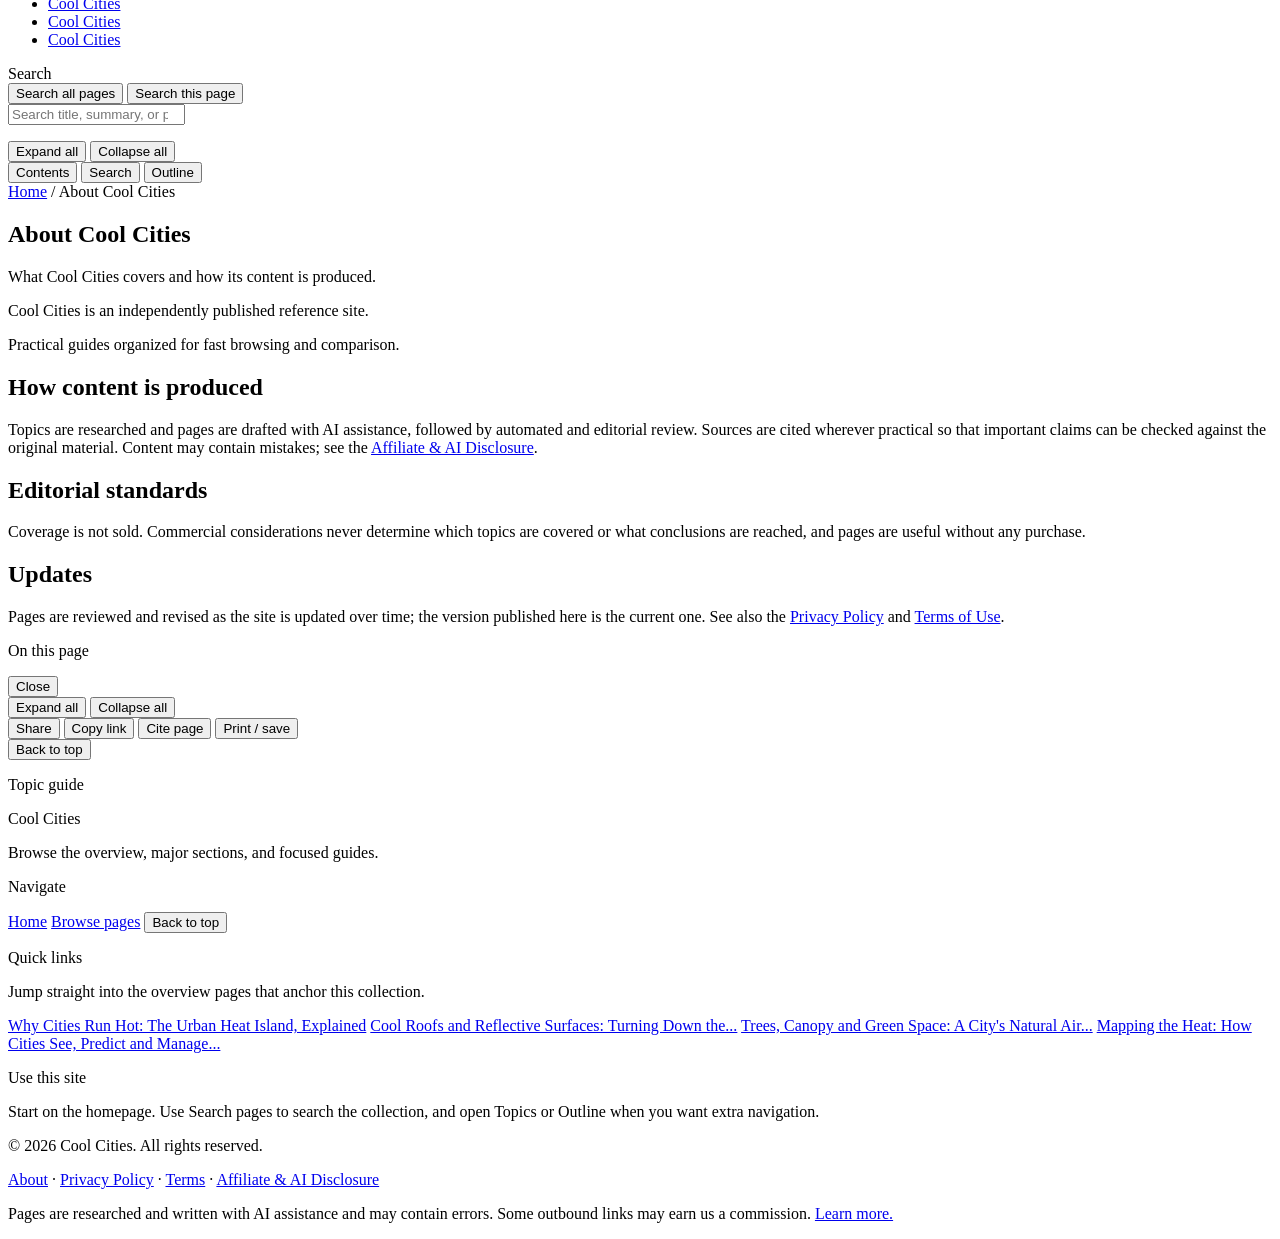
==== commit 00328d0e: "Rebuild with production baseurl /website-20261028_004500-cool-cities" ====
--- a/about/index.html
+++ b/about/index.html
@@ -15,15 +15,15 @@
 <meta property="og:locale" content="en" />
 <meta name="description" content="What Cool Cities covers and how its content is produced." />
 <meta property="og:description" content="What Cool Cities covers and how its content is produced." />
-<link rel="canonical" href="/about/" />
-<meta property="og:url" content="/about/" />
+<link rel="canonical" href="https://isaackoi.github.io/website-20261028_004500-cool-cities/about/" />
+<meta property="og:url" content="https://isaackoi.github.io/website-20261028_004500-cool-cities/about/" />
 <meta property="og:site_name" content="Cool Cities" />
 <meta property="og:type" content="website" />
 <meta name="twitter:card" content="summary" />
 <meta property="twitter:title" content="About Cool Cities" />
 <meta name="google-site-verification" content="" />
 <script type="application/ld+json">
-{"@context":"https://schema.org","@type":"WebSite","dateModified":"2026-10-28T01:07:33+00:00","description":"What Cool Cities covers and how its content is produced.","headline":"About Cool Cities","name":"Cool Cities","url":"/about/"}</script>
+{"@context":"https://schema.org","@type":"WebSite","dateModified":"2026-10-28T01:41:08+00:00","description":"What Cool Cities covers and how its content is produced.","headline":"About Cool Cities","name":"Cool Cities","url":"https://isaackoi.github.io/website-20261028_004500-cool-cities/about/"}</script>
 <!-- End Jekyll SEO tag -->
 
   
@@ -72,26 +72,26 @@
     })();
   </script>
 
-  <link rel="icon" type="image/svg+xml" href="/favicon.svg">
-  <link rel="alternate icon" href="/favicon.svg">
-  
-  <link rel="alternate" type="application/atom+xml" title="Cool Cities" href="/feed.xml">
+  <link rel="icon" type="image/svg+xml" href="/website-20261028_004500-cool-cities/favicon.svg">
+  <link rel="alternate icon" href="/website-20261028_004500-cool-cities/favicon.svg">
+  
+  <link rel="alternate" type="application/atom+xml" title="Cool Cities" href="https://isaackoi.github.io/website-20261028_004500-cool-cities/feed.xml">
   
   <link rel="preconnect" href="https://fonts.googleapis.com">
   <link rel="preconnect" href="https://fonts.gstatic.com" crossorigin>
   <link href="https://fonts.googleapis.com/css2?family=Space+Grotesk:wght@400;500;700&family=Source+Serif+4:opsz,wght@8..60,400;8..60,600&display=swap" rel="stylesheet">
-  <script src="/assets/js/theme-toggle.js?v=build-1793149653"></script>
-  <script src="/assets/js/page-enhancements.js?v=build-1793149653" defer></script>
-  
-  
-  
-  <script src="/assets/js/page-article.js?v=build-1793149653" defer></script>
-  
-  
-  <link rel="stylesheet" href="/assets/css/main.css?v=build-1793149653">
-  
-
-  <script src="/assets/js/consent-embed.js" defer></script>
+  <script src="/website-20261028_004500-cool-cities/assets/js/theme-toggle.js?v=build-1793151668"></script>
+  <script src="/website-20261028_004500-cool-cities/assets/js/page-enhancements.js?v=build-1793151668" defer></script>
+  
+  
+  
+  <script src="/website-20261028_004500-cool-cities/assets/js/page-article.js?v=build-1793151668" defer></script>
+  
+  
+  <link rel="stylesheet" href="/website-20261028_004500-cool-cities/assets/css/main.css?v=build-1793151668">
+  
+
+  <script src="/website-20261028_004500-cool-cities/assets/js/consent-embed.js" defer></script>
   <script>
     window.dataLayer = window.dataLayer || [];
     function gtag() {dataLayer.push(arguments);}
@@ -138,7 +138,7 @@
   
   
   
-  <body id="top" class="profile-editorial layout-magazine motif-horizon page-article" data-site-baseurl="" data-ui-bundle-version="build-1793149653" data-ui-contents="Contents" data-ui-website-contents="All pages" data-ui-search="Search" data-ui-search-panel-title="Search" data-ui-open-search="Open search" data-ui-close-search="Close search" data-ui-search-all-pages="Search all pages" data-ui-search-this-page="Search this page" data-ui-search-site-placeholder="Search title, summary, or page text..." data-ui-search-empty-hint="Type to search every page on this site." data-ui-search-this-page-empty-hint="Type to search this page." data-ui-no-search-results="No pages match this search." data-ui-no-search-this-page-results="No sections on this page match this search." data-ui-search-results-count-template="{count} results" data-ui-search-kind-page-title="Page title" data-ui-search-kind-page-summary="Summary of page" data-ui-search-kind-page-location="Page location" data-ui-search-kind-section-title="Section title" data-ui-search-kind-relevant-snippet="Relevant snippet" data-ui-open-contents="Open contents" data-ui-close-contents="Close contents" data-ui-overview="Overview" data-ui-cluster-focus-path="Cluster focus path" data-ui-active-branch="Active branch" data-ui-preview-branch="Preview branch" data-ui-hover-preview="Hover preview" data-ui-selected-branch="Selected branch" data-ui-pinned-branch="Pinned branch" data-ui-previewing-focus-selected-template="Previewing {focus} while {selected} stays selected." data-ui-vertical-selected-branch-hint="Tap another branch to switch the selection, or open a page from this branch." data-ui-horizontal-pinned-branch-hint="Click another branch to pin it, or hover to preview without leaving this branch." data-ui-vertical-branch-card-hint="Tap a branch card to open its subtopics here." data-ui-horizontal-branch-card-hint="Hover to preview a branch, then click to pin it in place." data-ui-pin-branch="Pin Branch" data-ui-back-to-pinned="Back to Pinned" data-ui-back-to-overview="Back to Overview" data-ui-share-opened="Share dialog opened" data-ui-share-unavailable="Sharing unavailable; link copied" data-ui-social-image-downloaded="Image download started" data-ui-link-copied="Link copied" data-ui-citation-copied="Citation copied" data-ui-copy-failed="Copy failed" data-ui-topic-tree-navigation="Topic tree navigation" data-ui-open-report="Read more" data-ui-expand-section="Expand section" data-ui-collapse-section="Collapse section">
+  <body id="top" class="profile-editorial layout-magazine motif-horizon page-article" data-site-baseurl="/website-20261028_004500-cool-cities" data-ui-bundle-version="build-1793151668" data-ui-contents="Contents" data-ui-website-contents="All pages" data-ui-search="Search" data-ui-search-panel-title="Search" data-ui-open-search="Open search" data-ui-close-search="Close search" data-ui-search-all-pages="Search all pages" data-ui-search-this-page="Search this page" data-ui-search-site-placeholder="Search title, summary, or page text..." data-ui-search-empty-hint="Type to search every page on this site." data-ui-search-this-page-empty-hint="Type to search this page." data-ui-no-search-results="No pages match this search." data-ui-no-search-this-page-results="No sections on this page match this search." data-ui-search-results-count-template="{count} results" data-ui-search-kind-page-title="Page title" data-ui-search-kind-page-summary="Summary of page" data-ui-search-kind-page-location="Page location" data-ui-search-kind-section-title="Section title" data-ui-search-kind-relevant-snippet="Relevant snippet" data-ui-open-contents="Open contents" data-ui-close-contents="Close contents" data-ui-overview="Overview" data-ui-cluster-focus-path="Cluster focus path" data-ui-active-branch="Active branch" data-ui-preview-branch="Preview branch" data-ui-hover-preview="Hover preview" data-ui-selected-branch="Selected branch" data-ui-pinned-branch="Pinned branch" data-ui-previewing-focus-selected-template="Previewing {focus} while {selected} stays selected." data-ui-vertical-selected-branch-hint="Tap another branch to switch the selection, or open a page from this branch." data-ui-horizontal-pinned-branch-hint="Click another branch to pin it, or hover to preview without leaving this branch." data-ui-vertical-branch-card-hint="Tap a branch card to open its subtopics here." data-ui-horizontal-branch-card-hint="Hover to preview a branch, then click to pin it in place." data-ui-pin-branch="Pin Branch" data-ui-back-to-pinned="Back to Pinned" data-ui-back-to-overview="Back to Overview" data-ui-share-opened="Share dialog opened" data-ui-share-unavailable="Sharing unavailable; link copied" data-ui-social-image-downloaded="Image download started" data-ui-link-copied="Link copied" data-ui-citation-copied="Citation copied" data-ui-copy-failed="Copy failed" data-ui-topic-tree-navigation="Topic tree navigation" data-ui-open-report="Read more" data-ui-expand-section="Expand section" data-ui-collapse-section="Collapse section">
     <a class="skip-link" href="#main-content">Skip to content</a>
     <header class="site-header">
   
@@ -150,7 +150,7 @@
   
   <div class="container header-inner">
     <div class="brand-block">
-      <a class="site-title" href="/">
+      <a class="site-title" href="/website-20261028_004500-cool-cities/">
         <span class="brand-lockup">
           <span class="brand-mark" aria-hidden="true">
             <svg viewBox="0 0 128 128" fill="none" xmlns="http://www.w3.org/2000/svg">
@@ -186,12 +186,12 @@
     </div>
     <nav class="site-nav" aria-label="Primary">
       
-      <a class="nav-pill article-header-home" href="/">Home</a>
-      
-      
-      
-      
-      <a class="nav-pill article-header-topics" href="/#browse-reports">Topics</a>
+      <a class="nav-pill article-header-home" href="/website-20261028_004500-cool-cities/">Home</a>
+      
+      
+      
+      
+      <a class="nav-pill article-header-topics" href="/website-20261028_004500-cool-cities/#browse-reports">Topics</a>
       
       
       
@@ -343,7 +343,7 @@
     
     <li class="sidebar-item" data-sidebar-level="1">
       
-      <a class="sidebar-link" href="/why-cities-run-hot/" title="Why Cities Run Hot: The Urban Heat Island, Explained" aria-label="Read more: Why Cities Run Hot: The Urban Heat Island, Explained" data-sidebar-search="cool cities why cities run hot: the urban heat island, explained">Cool Cities</a>
+      <a class="sidebar-link" href="/website-20261028_004500-cool-cities/why-cities-run-hot/" title="Why Cities Run Hot: The Urban Heat Island, Explained" aria-label="Read more: Why Cities Run Hot: The Urban Heat Island, Explained" data-sidebar-search="cool cities why cities run hot: the urban heat island, explained">Cool Cities</a>
       
     </li>
     
@@ -356,7 +356,7 @@
     
     <li class="sidebar-item" data-sidebar-level="1">
       
-      <a class="sidebar-link" href="/cool-roofs-and-reflective-surfaces/" title="Cool Roofs and Reflective Surfaces: Turning Down the Urban Thermostat" aria-label="Read more: Cool Roofs and Reflective Surfaces: Turning Down the Urban Thermostat" data-sidebar-search="cool cities cool roofs and reflective surfaces: turning down the urban thermostat">Cool Cities</a>
+      <a class="sidebar-link" href="/website-20261028_004500-cool-cities/cool-roofs-and-reflective-surfaces/" title="Cool Roofs and Reflective Surfaces: Turning Down the Urban Thermostat" aria-label="Read more: Cool Roofs and Reflective Surfaces: Turning Down the Urban Thermostat" data-sidebar-search="cool cities cool roofs and reflective surfaces: turning down the urban thermostat">Cool Cities</a>
       
     </li>
     
@@ -369,7 +369,7 @@
     
     <li class="sidebar-item" data-sidebar-level="1">
       
-      <a class="sidebar-link" href="/trees-and-canopy/" title="Trees, Canopy and Green Space: A City&#39;s Natural Air Conditioning" aria-label="Read more: Trees, Canopy and Green Space: A City&#39;s Natural Air Conditioning" data-sidebar-search="cool cities trees, canopy and green space: a city's natural air conditioning">Cool Cities</a>
+      <a class="sidebar-link" href="/website-20261028_004500-cool-cities/trees-and-canopy/" title="Trees, Canopy and Green Space: A City&#39;s Natural Air Conditioning" aria-label="Read more: Trees, Canopy and Green Space: A City&#39;s Natural Air Conditioning" data-sidebar-search="cool cities trees, canopy and green space: a city's natural air conditioning">Cool Cities</a>
       
     </li>
     
@@ -382,7 +382,7 @@
     
     <li class="sidebar-item" data-sidebar-level="1">
       
-      <a class="sidebar-link" href="/mapping-the-heat/" title="Mapping the Heat: How Cities See, Predict and Manage Dangerous Temperatures" aria-label="Read more: Mapping the Heat: How Cities See, Predict and Manage Dangerous Temperatures" data-sidebar-search="cool cities mapping the heat: how cities see, predict and manage dangerous temperatures">Cool Cities</a>
+      <a class="sidebar-link" href="/website-20261028_004500-cool-cities/mapping-the-heat/" title="Mapping the Heat: How Cities See, Predict and Manage Dangerous Temperatures" aria-label="Read more: Mapping the Heat: How Cities See, Predict and Manage Dangerous Temperatures" data-sidebar-search="cool cities mapping the heat: how cities see, predict and manage dangerous temperatures">Cool Cities</a>
       
     </li>
     
@@ -434,7 +434,7 @@
               <button class="nav-pill nav-pill-button" type="button" data-mobile-page-tools-toggle>Outline</button>
             </nav>
             <nav class="article-breadcrumbs" aria-label="Breadcrumb">
-              <a href="/">Home</a>
+              <a href="/website-20261028_004500-cool-cities/">Home</a>
               
               <span class="crumb-sep" aria-hidden="true">/</span>
               <span class="breadcrumb-current" title="About Cool Cities">About Cool Cities</span>
@@ -444,10 +444,10 @@
                 "@context": "https://schema.org",
                 "@type": "BreadcrumbList",
                 "itemListElement": [
-                  {"@type": "ListItem", "position": 1, "name": "Home", "item": "/"}
-                  
-                  
-                  ,{"@type": "ListItem", "position": 2, "name": "About Cool Cities", "item": "/about/"}
+                  {"@type": "ListItem", "position": 1, "name": "Home", "item": "https://isaackoi.github.io/website-20261028_004500-cool-cities/"}
+                  
+                  
+                  ,{"@type": "ListItem", "position": 2, "name": "About Cool Cities", "item": "https://isaackoi.github.io/website-20261028_004500-cool-cities/about/"}
                 ]
               }
             </script>
@@ -595,8 +595,8 @@
       <nav class="footer-group" aria-label="Footer navigation">
         <p class="footer-heading">Navigate</p>
         <div class="footer-links">
-          <a class="footer-link" href="/">Home</a>
-          <a class="footer-link" href="/#browse-reports">Browse pages</a>
+          <a class="footer-link" href="/website-20261028_004500-cool-cities/">Home</a>
+          <a class="footer-link" href="/website-20261028_004500-cool-cities/#browse-reports">Browse pages</a>
           <button class="footer-link footer-link-button" type="button" data-footer-back-to-top>Back to top</button>
         </div>
       </nav>
@@ -604,10 +604,10 @@
         <p class="footer-heading">Quick links</p>
         <p class="footer-copy">Jump straight into the overview pages that anchor this collection.</p>
         <div class="footer-links">
-      <a class="footer-link" href="/why-cities-run-hot/">Why Cities Run Hot: The Urban Heat Island, Explained</a>
-      <a class="footer-link" href="/cool-roofs-and-reflective-surfaces/">Cool Roofs and Reflective Surfaces: Turning Down the...</a>
-      <a class="footer-link" href="/trees-and-canopy/">Trees, Canopy and Green Space: A City&#x27;s Natural Air...</a>
-      <a class="footer-link" href="/mapping-the-heat/">Mapping the Heat: How Cities See, Predict and Manage...</a>
+      <a class="footer-link" href="/website-20261028_004500-cool-cities/why-cities-run-hot/">Why Cities Run Hot: The Urban Heat Island, Explained</a>
+      <a class="footer-link" href="/website-20261028_004500-cool-cities/cool-roofs-and-reflective-surfaces/">Cool Roofs and Reflective Surfaces: Turning Down the...</a>
+      <a class="footer-link" href="/website-20261028_004500-cool-cities/trees-and-canopy/">Trees, Canopy and Green Space: A City&#x27;s Natural Air...</a>
+      <a class="footer-link" href="/website-20261028_004500-cool-cities/mapping-the-heat/">Mapping the Heat: How Cities See, Predict and Manage...</a>
         </div>
       </section>
       <section class="footer-group" aria-label="How to use this site">
@@ -619,13 +619,13 @@
       <div class="footer-meta-left">
         <p>&copy; 2026 Cool Cities. All rights reserved.</p>
         <p class="footer-meta-links">
-          <a class="footer-meta-link" href="/about/">About</a> &middot;
-          <a class="footer-meta-link" href="/privacy-policy/">Privacy Policy</a> &middot;
-          <a class="footer-meta-link" href="/terms/">Terms</a> &middot;
-          <a class="footer-meta-link" href="/disclosure/">Affiliate &amp; AI Disclosure</a>
+          <a class="footer-meta-link" href="/website-20261028_004500-cool-cities/about/">About</a> &middot;
+          <a class="footer-meta-link" href="/website-20261028_004500-cool-cities/privacy-policy/">Privacy Policy</a> &middot;
+          <a class="footer-meta-link" href="/website-20261028_004500-cool-cities/terms/">Terms</a> &middot;
+          <a class="footer-meta-link" href="/website-20261028_004500-cool-cities/disclosure/">Affiliate &amp; AI Disclosure</a>
         </p>
       </div>
-      <p>Pages are researched and written with AI assistance and may contain errors. Some outbound links may earn us a commission. <a class="footer-meta-link" href="/disclosure/" aria-label="Learn more about our affiliate disclosure">Learn more.</a></p>
+      <p>Pages are researched and written with AI assistance and may contain errors. Some outbound links may earn us a commission. <a class="footer-meta-link" href="/website-20261028_004500-cool-cities/disclosure/" aria-label="Learn more about our affiliate disclosure">Learn more.</a></p>
     </div>
   </div>
 </footer>
